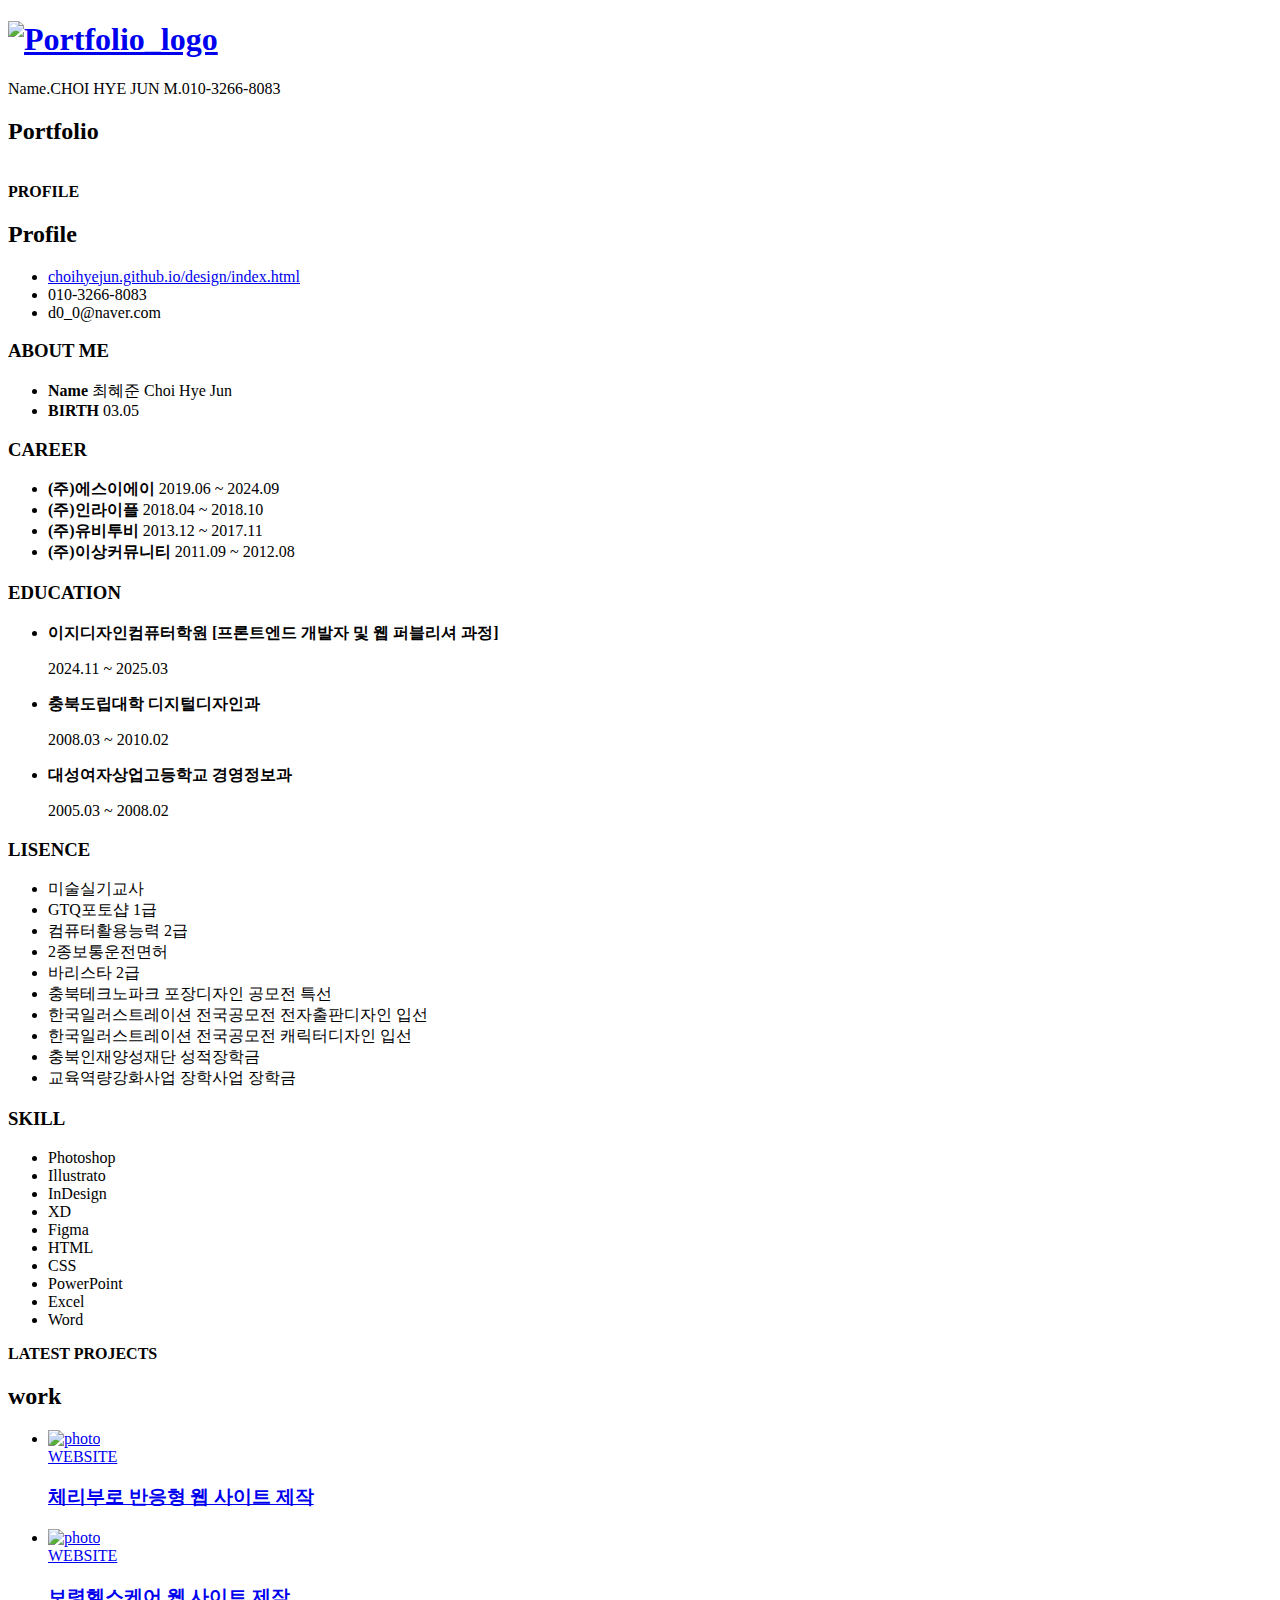
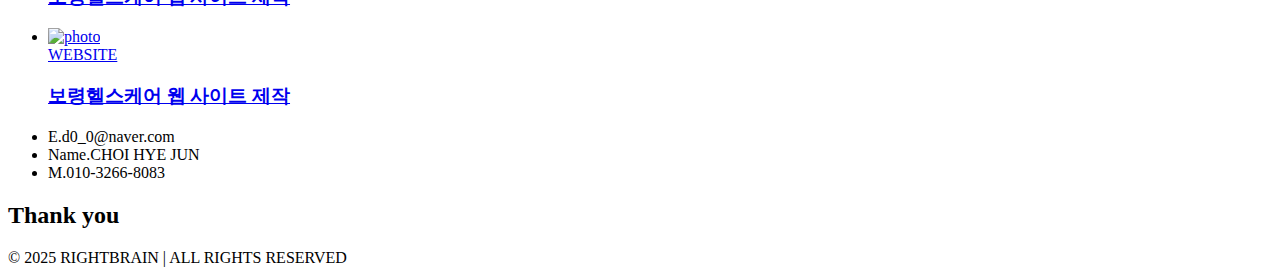
==== index.html @ cf1031c4 "0319" ====
<!DOCTYPE html>
<html lang="ko">
<head>
    <meta charset="UTF-8">
    <meta name="viewport" content="width=device-width, initial-scale=1.0">
    <link rel="stylesheet" href="portfolio/css/swiper-bundle.min.css">
    <script src="portfolio/js/swiper-bundle.min.js"></script>
    <script src="portfolio/js/jquery-3.7.1.min.js"></script>
    <script src="portfolio/js/main.js"></script>
    <link rel="stylesheet" href="portfolio/css/main.css">
    <link rel="shortcut icon" type="image/x-icon" href="favicon.ico">
    <title>Portfolio</title>
</head>
<body>
    <div id="wrap">
        <header>
            <div class="logo">
                <h1><a href="index.html"><img src="portfolio/images/common/logo.svg" alt="Portfolio_logo"></a></h1>
            </div>
            <span>Name.CHOI HYE JUN</span>
            <span>M.010-3266-8083</span>
        </header>
        <main class="container">
            <section class="visual_fit">
                <div class="tit">
                    <div class="wrapper">
                        <h2>Portfolio</h2>
                        <div class="photo"><img src="portfolio/images/main/photo_resize.jpg" alt=""></div>
                    </div>
                </div>
            </section>
            <section class="profile">
                <div class="wrapper">
                    <div class="inner">
                        <div class="tit">
                            <strong>PROFILE</strong>
                        </div>
                    </div>
                    <div class="box">
                        <div class="box1">
                            <div class="list1">
                                <h2>Profile</h2>
                                <div class="icon">
                                    <ul>
                                        <li><a href="#">choihyejun.github.io/design/index.html</a></li>
                                        <li>010-3266-8083</li>
                                        <li>d0_0@naver.com</li>
                                    </ul>
                                </div>
                            </div>
                        </div>
                        <div class="box2">
                            <div class="list2">
                                <div class="about dot">
                                    <h3>ABOUT ME</h3>
                                    <ul>
                                        <li>
                                            <strong>Name</strong>
                                            <span>최혜준  Choi Hye Jun</span>
                                        </li>
                                        <li>
                                            <strong>BIRTH</strong>
                                            <span>03.05</span>
                                        </li>
                                    </ul>
                                </div>
                                <div class="career dot">
                                    <h3>CAREER</h3>
                                    <ul>
                                        <li>
                                            <strong>(주)에스이에이</strong>
                                            <span>2019.06 ~ 2024.09</span>
                                        </li>
                                        <li>
                                            <strong>(주)인라이플</strong>
                                            <span>2018.04 ~ 2018.10</span>
                                        </li>
                                        <li>
                                            <strong>(주)유비투비</strong>
                                            <span>2013.12 ~ 2017.11</span>
                                        </li>
                                        <li>
                                            <strong>(주)이상커뮤니티</strong>
                                            <span>2011.09 ~ 2012.08</span>
                                        </li>
                                    </ul>
                                </div>
                                <div class="education">
                                    <h3>EDUCATION</h3>
                                    <ul>
                                        <li>
                                            <strong>이지디자인컴퓨터학원 [프론트엔드 개발자 및 웹 퍼블리셔 과정]</strong>
                                            <p>2024.11 ~ 2025.03</p>
                                        </li>
                                        <li>
                                            <strong>충북도립대학 디지털디자인과 </strong>
                                            <p>2008.03 ~ 2010.02</p>
                                        <li>
                                            <strong>대성여자상업고등학교 경영정보과</strong>
                                            <p>2005.03 ~ 2008.02</p>
                                        </li>
                                    </ul>
                                </div>
                            </div>
                            <div class="list3">
                                <div class="lisence dot">
                                    <h3>LISENCE</h3>
                                    <ul>
                                        <li>미술실기교사</li>
                                        <li>GTQ포토샵 1급</li>
                                        <li>컴퓨터활용능력 2급</li>
                                        <li>2종보통운전면허</li>
                                        <li>바리스타 2급</li>
                                        <li>충북테크노파크 포장디자인 공모전 특선</li>
                                        <li>한국일러스트레이션 전국공모전 전자출판디자인 입선</li>
                                        <li>한국일러스트레이션 전국공모전 캐릭터디자인 입선</li>
                                        <li>충북인재양성재단 성적장학금</li>
                                        <li>교육역량강화사업 장학사업 장학금</li>
                                    </ul>
                                </div>
                                <div class="skill">
                                    <h3>SKILL</h3>
                                    <ul>
                                        <li class="skill_photo">Photoshop</li>
                                        <li class="skill_ill">Illustrato</li>
                                        <li class="skill_ind">InDesign</li>
                                        <li class="skill_xd">XD</li>
                                        <li class="skill_fi">Figma</li>
                                        <li class="skill_html">HTML</li>
                                        <li class="skill_css">CSS</li>
                                        <li class="skill_power">PowerPoint</li>
                                        <li class="skill_ex">Excel</li>
                                        <li class="skill_word">Word</li>
                                    </ul>
                                </div>
                            </div>
                        </div>
                    </div>
                </div>
            </section>
            <section class="work">
                <div class="wrapper">
                    <div class="inner">
                        <div class="tit">
                            <strong>LATEST PROJECTS</strong>
                            <h2>work</h2>
                        </div>
                    </div>
                    <div class="list">
                        <div class="swiper">
                            <ul class="swiper-wrapper">
                                <li class="swiper-slide">
                                    <a href="portfolio/contents/cherrybro.html">
                                        <div class="photo">
                                            <img src="portfolio/images/main/work01.jpg" alt="photo">
                                        </div>
                                        <div class="photo_txt">
                                            <span class="cate">WEBSITE</span>
                                            <h3>체리부로 반응형 웹 사이트 제작</h3>
                                        </div>
                                    </a>
                                </li>
                                <li class="swiper-slide">
                                    <a href="portfolio/contents/boryung.html">
                                        <div class="photo">
                                            <img src="portfolio/images/main/work02.jpg" alt="photo">
                                        </div>
                                        <div class="photo_txt">
                                            <span class="cate">WEBSITE</span>
                                            <h3>보령헬스케어 웹 사이트 제작</h3>
                                        </div>
                                    </a>
                                </li>
                                <li class="swiper-slide">
                                    <a href="portfolio/contents/boryung.html">
                                        <div class="photo">
                                            <img src="portfolio/images/main/work02.jpg" alt="photo">
                                        </div>
                                        <div class="photo_txt">
                                            <span class="cate">WEBSITE</span>
                                            <h3>보령헬스케어 웹 사이트 제작</h3>
                                        </div>
                                    </a>
                                </li>
                            </ul>
                        </div>
                    </div>
                </div>
            </section>
        </main>
        <footer>
            <div class="wrapper">
                <div class="f_info">
                    <ul>
                        <li>E.d0_0@naver.com</li>
                        <li>Name.CHOI HYE JUN</li>
                        <li>M.010-3266-8083</li>
                    </ul>
                </div>
                <div class="f_tit">
                    <h2>Thank you</h2>
                </div>
                <div class="copyright">
                    <span>© 2025 RIGHTBRAIN | ALL RIGHTS RESERVED</span>
                </div>
            </div>
        </footer>
    </div>
</body>
</html>
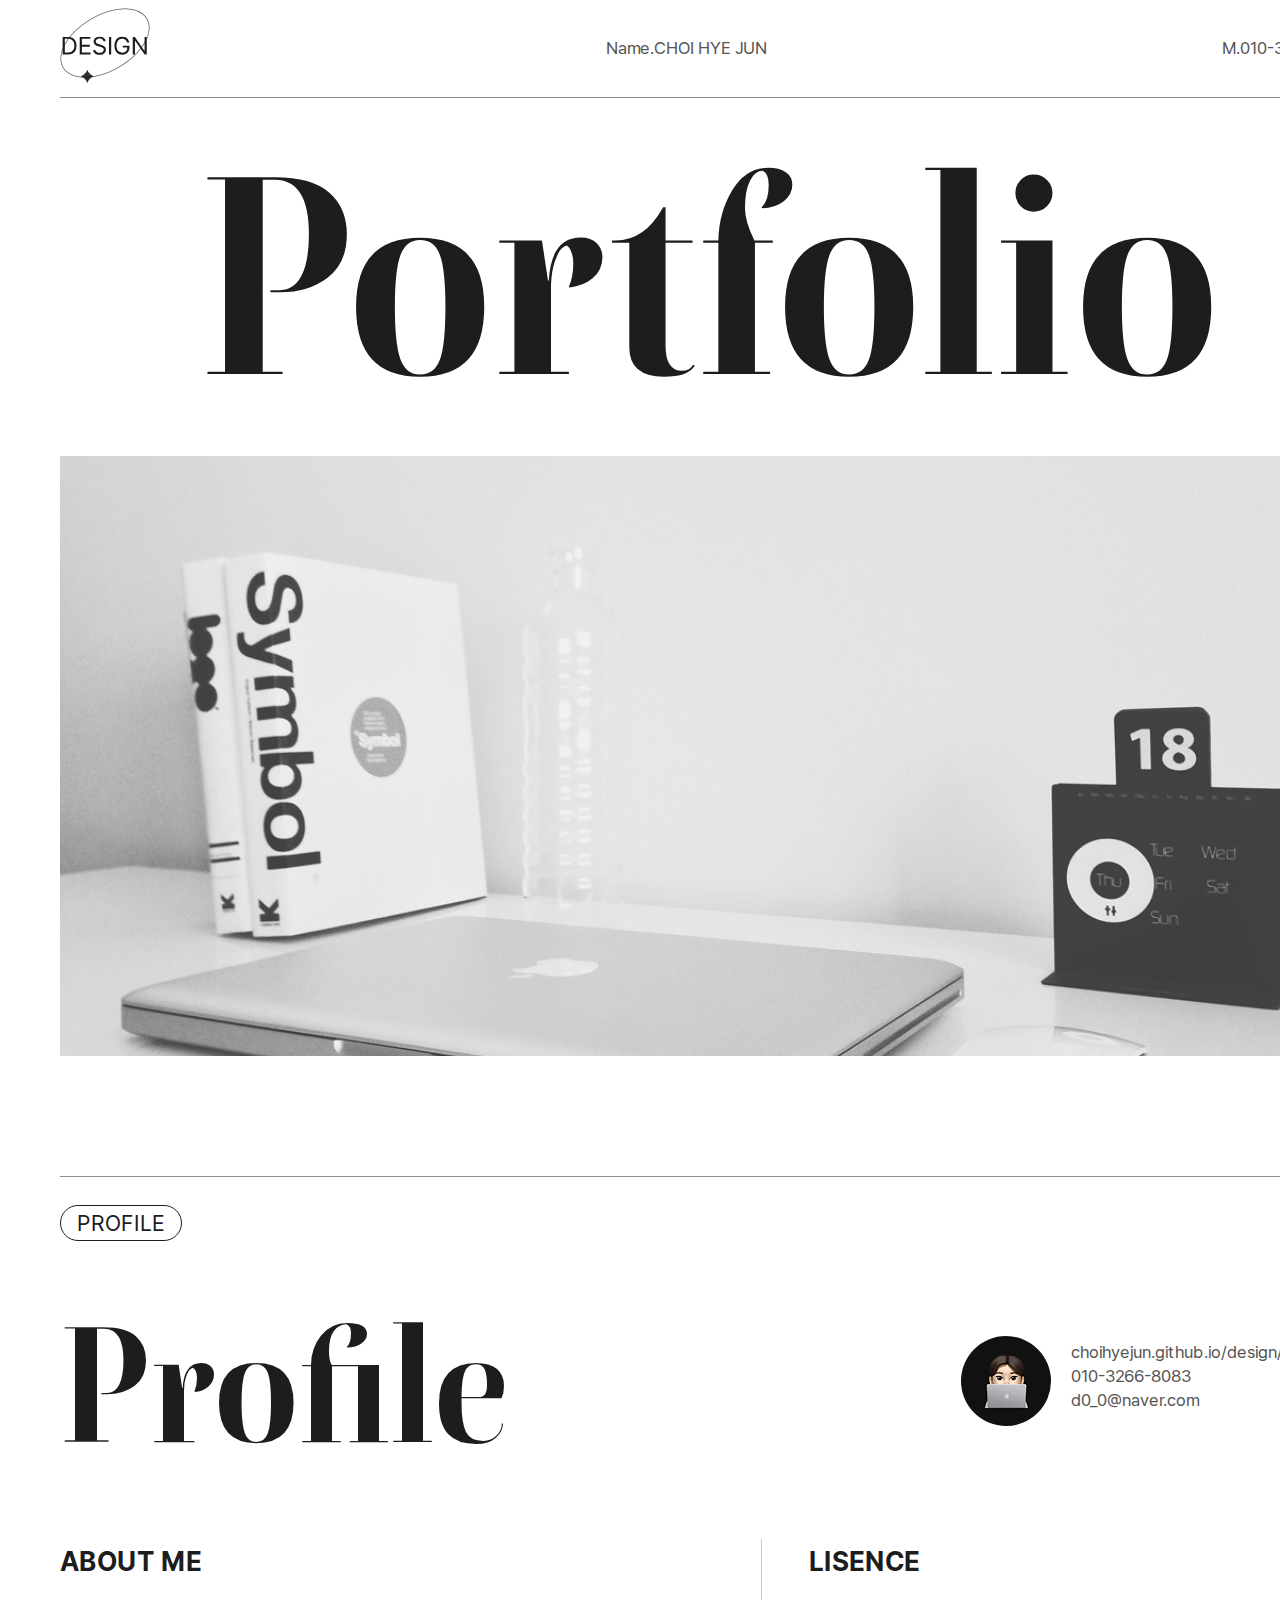
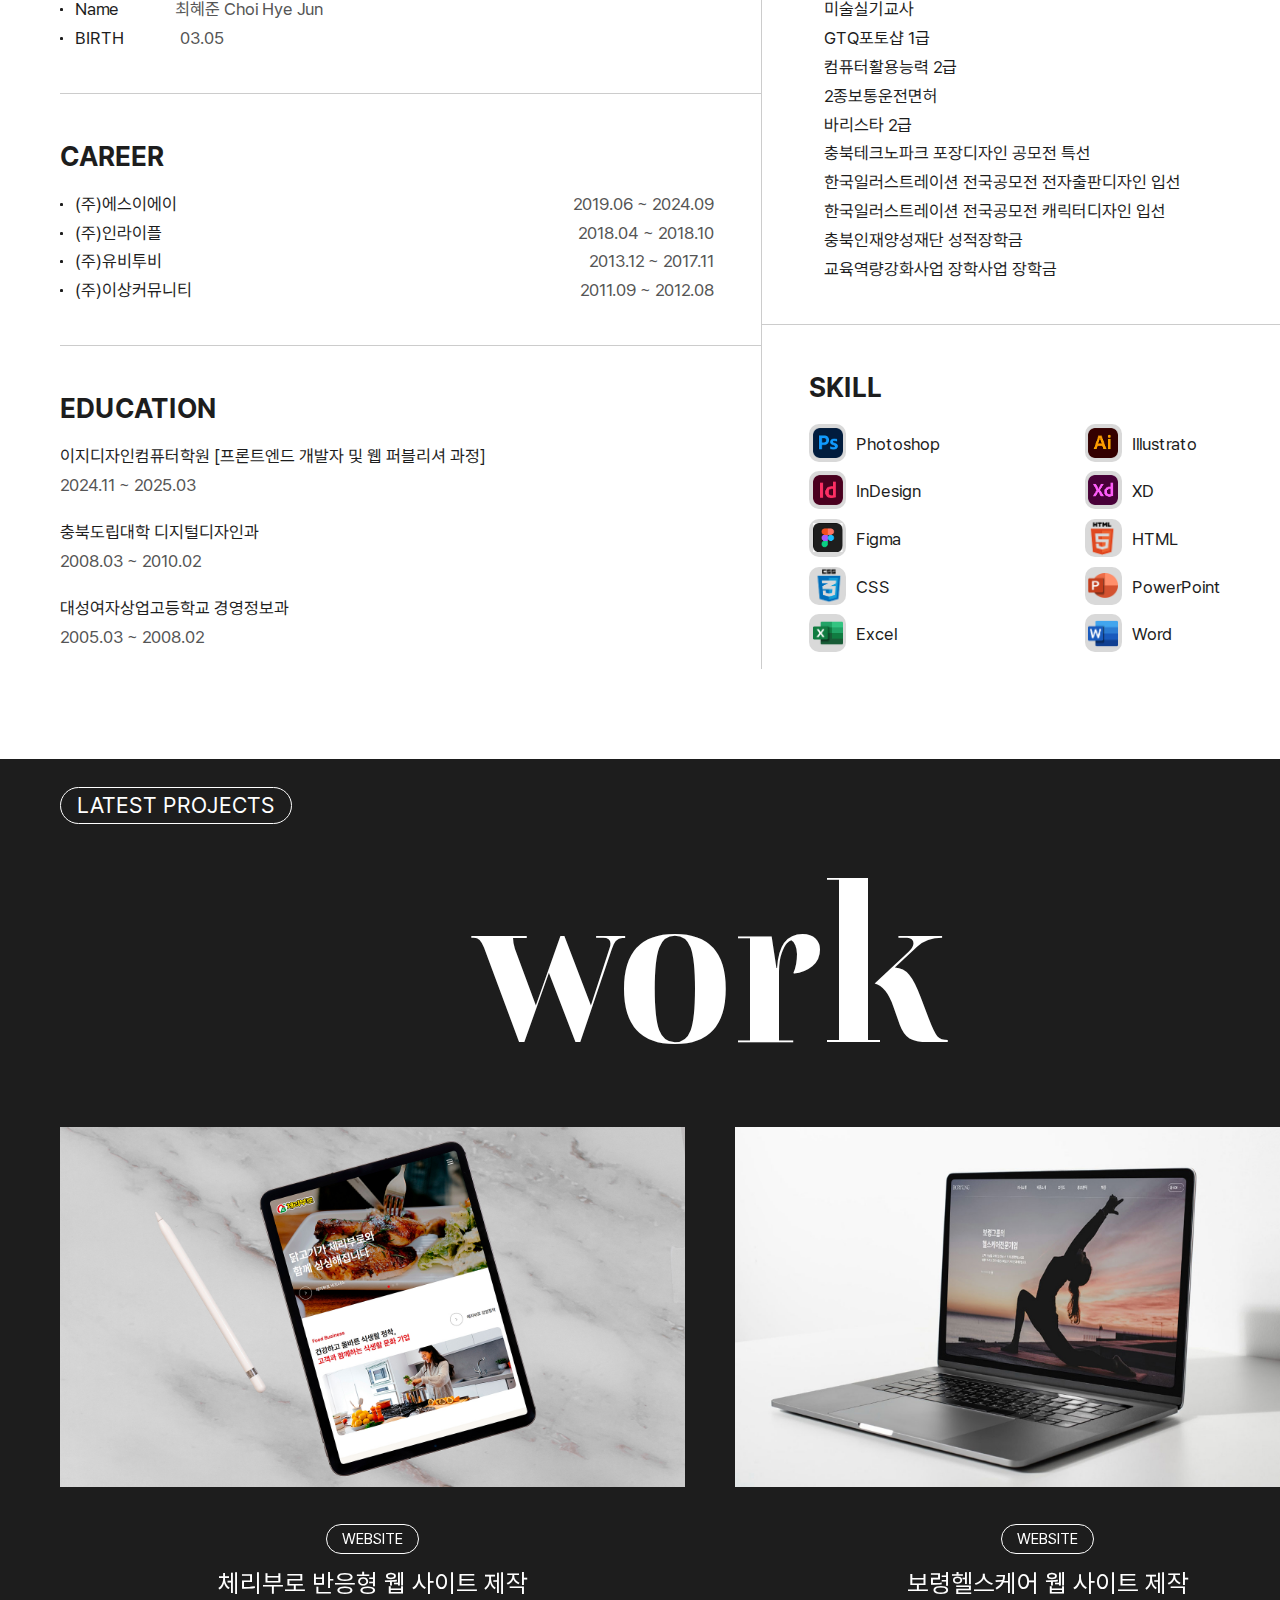
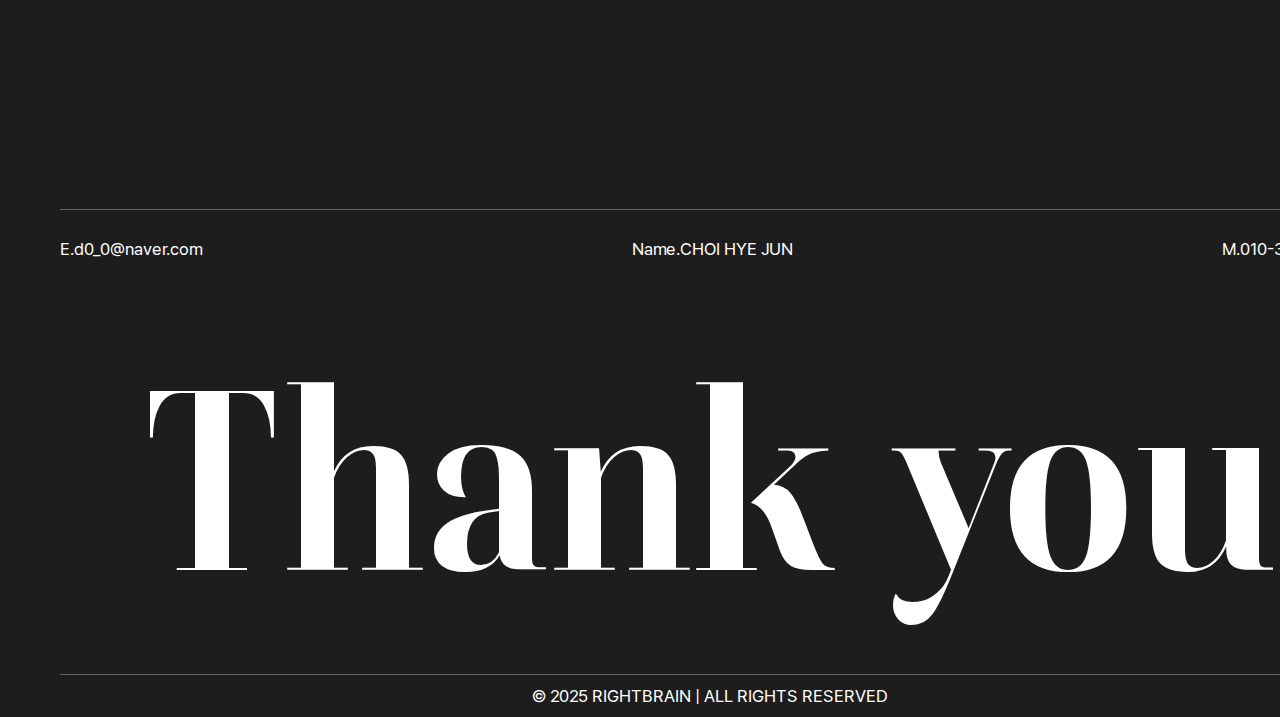
==== commit f3be235e: "0319" ====
--- a/index.html
+++ b/index.html
@@ -13,13 +13,15 @@
 </head>
 <body>
     <div id="wrap">
-        <header>
-            <div class="logo">
-                <h1><a href="index.html"><img src="portfolio/images/common/logo.svg" alt="Portfolio_logo"></a></h1>
-            </div>
-            <span>Name.CHOI HYE JUN</span>
-            <span>M.010-3266-8083</span>
-        </header>
+        <div class="wrapper">
+            <header>
+                <div class="logo">
+                    <h1><a href="index.html"><img src="portfolio/images/common/logo.svg" alt="Portfolio_logo"></a></h1>
+                </div>
+                <span>Name.CHOI HYE JUN</span>
+                <span>M.010-3266-8083</span>
+            </header>
+        </div>
         <main class="container">
             <section class="visual_fit">
                 <div class="tit">
--- a/portfolio/css/main.css
+++ b/portfolio/css/main.css
@@ -0,0 +1,348 @@
+/*
+ * main.css
+ * 메인페이지에만 적용되는 스타일 입력,
+ * 다른 css import 
+ */
+@import url(default.css);
+@import url(font.css);
+@import url(common.css);
+@import url(layout.css); 
+@import url(contents.css); 
+
+.visual_fit .tit h2 {
+    color: #1d1d1d;
+    font-family: 'Boska-Bold';
+    font-size: 275px;
+    text-align: center;
+    border-top: 1px solid #8E8E8E;
+}
+.visual_fit .tit .photo {
+    height: 600px;
+}
+.visual_fit .tit .photo img {
+    width: 100%;
+    height: 100%;
+    object-fit: cover;
+}
+
+.profile {
+    padding: 120px 0 0 0;
+    margin-bottom: 90px;
+    color: #1d1d1d;
+}
+.profile .inner {
+    border-top: 1px solid #8E8E8E;
+}
+.profile .tit strong {
+    margin: 28px 0 0 0;
+    display: inline-block;
+    padding: 3px 16px;
+    border: 1px solid #1d1d1d;
+    color: #1d1d1d;
+    font-size: 22px;
+    border-radius: 50px;
+}
+.profile .box {
+    display: flex;
+    padding: 40px 0 0 0;
+}
+.profile .box1 {
+    width: 29%;
+}
+.profile .list1 {
+    display: flex;
+    justify-content: space-between;
+    flex-direction: column;
+}
+.profile .list1 h2 {
+    font-family: 'Boska-Bold';
+    font-size: 160px;
+}
+.profile .list1 .icon {
+    margin-top: 60px;
+}
+.profile .list1 .icon ul {
+    position: relative;
+}
+.profile .list1 .icon ul::before {
+    content: "";
+    position: absolute;
+    left: 0;
+    top: -5px;
+    width: 90px;
+    height: 90px;
+    background-image: url(../images/main/user_icon.png);
+    background-position: center center;
+    background-repeat: no-repeat;
+    border-radius: 50%;
+    background-color: #111111;
+}
+.profile .list1 .icon ul li {
+    padding-left: 110px;
+    color: #555555;
+    line-height: 1.4;
+}
+.profile .box2 {
+    width: 67%;
+    display: flex;
+    line-height: 1.7;
+}
+.profile .list2 {
+    width: 54%;
+    border-right: 1px solid #CCCCCC;
+    padding-left: 94px;
+}
+.profile .list2 h3 {
+    display: block;
+    font-size: 27px; 
+    font-weight: 700; 
+}
+.profile .list2 ul {
+    margin-top: 10px;
+}
+.profile .dot ul li ::before {
+    /*홈페이지 기능 -> 문서화*/
+    content: "";
+    position: absolute;
+    left: 0;
+    top: 13px;
+    width: 3px;
+    height: 3px;
+    background-position: center center;
+    background-repeat: no-repeat;
+    border-radius: 50%;
+    background: #1d1d1d;
+}
+.profile .list2 .about {
+    padding-bottom: 40px;
+    border-bottom: 1px solid #CCCCCC;
+}
+.profile .list2 .about ul li {
+    position: relative;
+    padding-left: 15px;
+}
+.profile .list2 .about li span {
+    padding-left: 52px;
+    color: #555555;
+}
+.profile .list2 .career {
+    padding: 40px 0 40px 0 ;
+    border-bottom: 1px solid #CCCCCC;
+} 
+.profile .list2 .career ul li {
+    position: relative;
+    padding-left: 15px;
+    display: flex;
+    justify-content: space-between;
+}
+.profile .list2 .career ul li span {
+    padding-right: 47px;
+    color: #555555;
+}
+.profile .list2 .education {
+    padding: 40px 0 0 0;
+}
+.profile .list2 .education li {
+    padding-bottom: 18px;
+}
+.profile .list2 .education li p {
+    color: #555555;
+}
+.profile .list3 {
+    width: 46%;
+}
+.profile .list3 h3 {
+    display: block;
+    font-size: 27px;
+    font-weight: 700;
+}
+.profile .list3 ul {
+    margin-top: 10px;
+}
+.profile .list3 .lisence {
+    padding: 0 0 40px 47px;
+    border-bottom: 1px solid #CCCCCC;
+}
+.profile .list3 .lisence ul li {
+    position: relative;
+    padding-left: 15px;
+}
+.profile .list3 .skill {
+    padding: 40px 0 0 47px;
+}
+.profile .list3 .skill ul {
+    display: flex;
+    flex-wrap: wrap; /*여러줄 허용*/
+}
+.profile .list3 .skill ul li {
+    width: 50%;
+    padding-left: 47px;
+    position: relative; /*before정렬의 기준!*/
+    line-height: 2.8;
+}
+.profile .list3 .skill ul li::before {
+    content: "";
+    position: absolute;
+    top: 3px;
+    left: 0;
+    width: 37px;
+    height: 38px;
+    background-repeat: no-repeat;
+    background-position: center center;
+    background-size: 30px;
+    background-color: #D9D9D9;
+    border-radius: 10px;
+}
+.profile .list3 .skill ul li.skill_photo::before  {
+    background-image: url(../images/main/photoshop.png);
+}
+.profile .list3 .skill ul li.skill_ill::before  {
+    background-image: url(../images/main/illustrator.png);
+}
+.profile .list3 .skill ul li.skill_ind::before  {
+    background-image: url(../images/main/inDesign.png);
+}
+.profile .list3 .skill ul li.skill_xd::before  {
+    background-image: url(../images/main/xd.png);
+}
+.profile .list3 .skill ul li.skill_fi::before  {
+    background-image: url(../images/main/figma.png);
+}
+.profile .list3 .skill ul li.skill_html::before  {
+    background-image: url(../images/main/html.png);
+}
+.profile .list3 .skill ul li.skill_css::before  {
+    background-image: url(../images/main/css.png);
+}
+.profile .list3 .skill ul li.skill_power::before  {
+    background-image: url(../images/main/powerpoint.png);
+}
+.profile .list3 .skill ul li.skill_ex::before  {
+    background-image: url(../images/main/excel.png);
+}
+.profile .list3 .skill ul li.skill_word::before  {
+    background-image: url(../images/main/word.png);
+}
+@media screen and (max-width:1820px){
+    .profile .box {
+        display: block;
+    }
+    .profile .box1 {
+        width: 100%;
+    }
+    .profile .list1 {
+        flex-direction: row;
+    }
+    .profile .box2 {
+        width: 100%;
+        margin-top: 50px;
+    }
+    .profile .list2 {
+        padding-left: 0px;
+    }
+}
+.work {
+    padding: 0 0 80px 0;
+    background-color: #1d1d1d;
+}
+.work .tit  strong {
+    margin: 28px 0 0 0;
+    display: inline-block;
+    padding: 3px 16px;
+    border: 1px solid #fff;
+    color: #fff;
+    font-size: 22px;
+    border-radius: 50px;
+}
+.work .tit h2 {
+    font-family: 'Boska-Bold';
+    font-size: 280px;
+    text-align: center;
+    color: #fff;
+}
+.work .list {
+    position: relative;
+    margin: 20px 0 0 0;
+}
+.work .list .swiper ul li a {
+    display: block;
+}
+.work .list .swiper ul li .photo {
+    overflow: hidden;
+    height: 360px;
+}
+.work .list .swiper ul li .photo img {
+    width: 100%;
+    height: 100%;
+    object-fit: cover;
+}
+.work .list .swiper ul li a .photo_txt {
+    padding: 40px 0;
+    text-align: center;
+    color: #fff;
+}
+.work .list .swiper ul li a .photo_txt .cate {
+    padding: 5px 15px;
+    border: 1px solid #fff;
+    font-size: 15px;
+    border-radius: 20px;
+}
+.work .list .swiper ul li a .photo_txt .cate:hover {
+    background-color: #fff;
+    color: #1d1d1d;
+}
+.work .list .swiper ul li a .photo_txt h3 {
+    padding: 17px 0 0 0;
+    font-size: 25px;
+}
+@media screen and (max-width:1820px){
+    .work .tit h2 {
+        font-size: 218px;
+    }
+    .work .list ul li a .photo {
+        height: 350px;
+    }
+    .work .list ul li a .photo_txt {
+        padding: 30px 0;
+    }
+    .work .list ul li a .photo_txt h3 {
+        padding: 16px 0 0 0;
+        font-size: 22px;
+    }
+}
+
+footer {
+    background-color: #1D1D1D;
+    color: #fff;
+}
+footer .wrapper {
+    border-top: 1px solid rgba(255, 255, 255, 0.3)
+}
+footer .wrapper .f_info ul {
+    padding: 28px 0;
+    display: flex;
+    justify-content: space-between;
+    gap: 300px;
+}
+footer .wrapper .f_tit {
+    padding: 40px 0;
+    font-family: 'Boska-Bold';
+    font-size: 280px;
+    text-align: center;
+}
+footer .wrapper .copyright {
+    padding: 10px 0;
+    border-top: 1px solid rgba(255, 255, 255, 0.3);
+    text-align: center;
+}
+@media screen and (max-width:1820px){
+    footer {
+        padding: 90px 0 0 0;
+    }
+    footer .wrapper .f_tit {
+        padding: 30px 0;
+        font-size: 250px;
+    }
+
+}
+
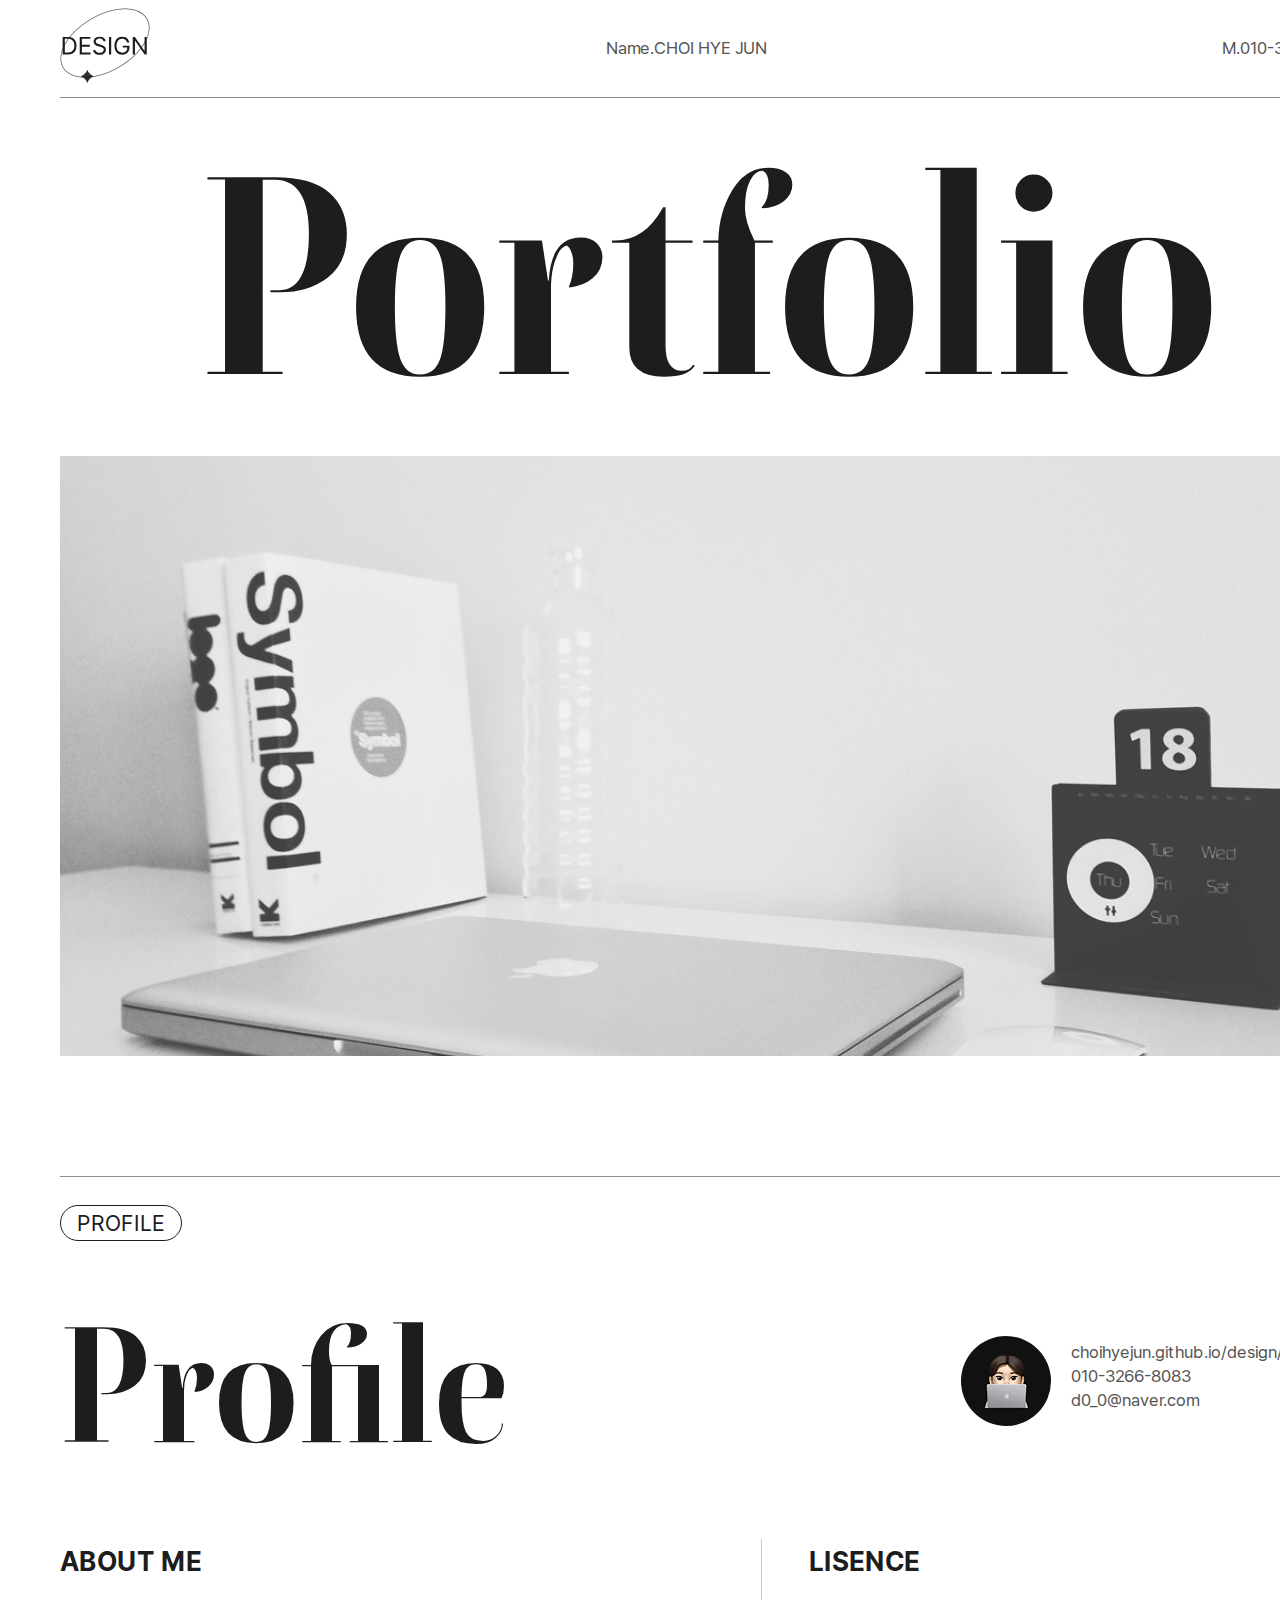
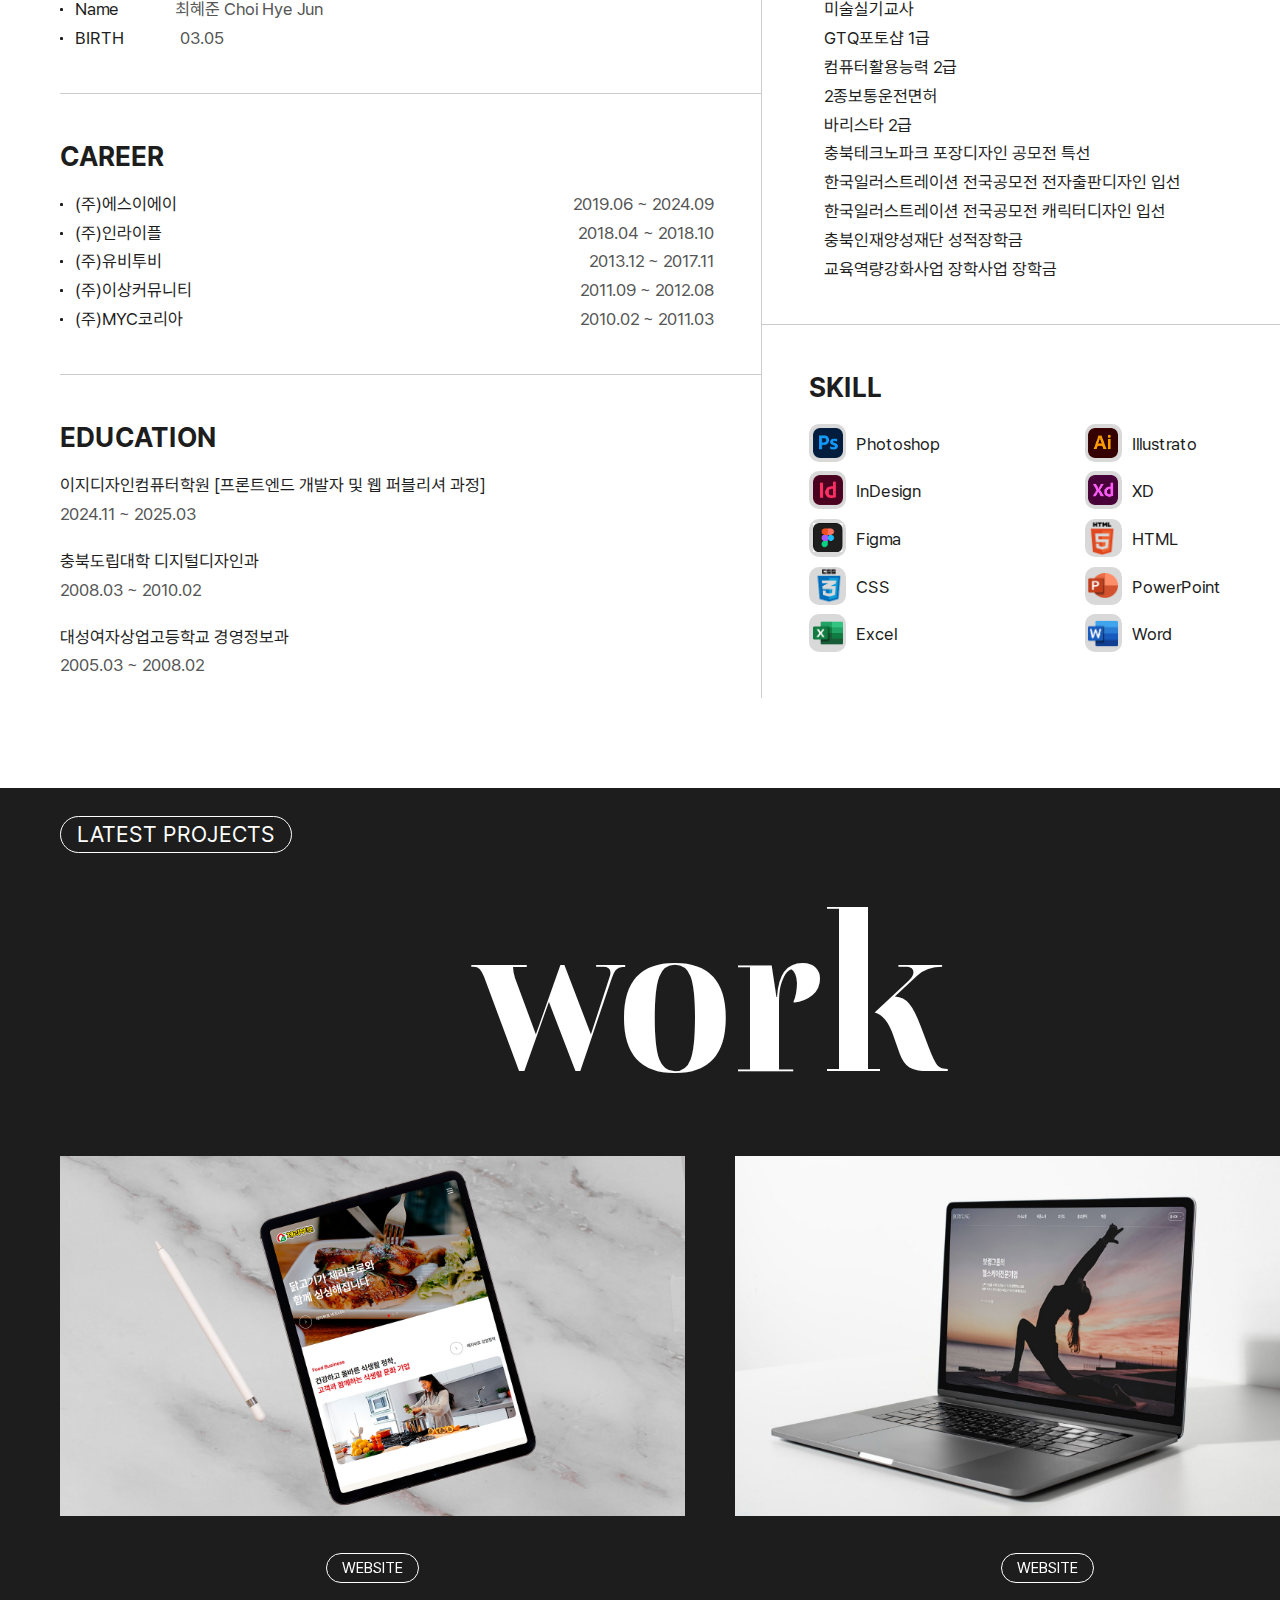
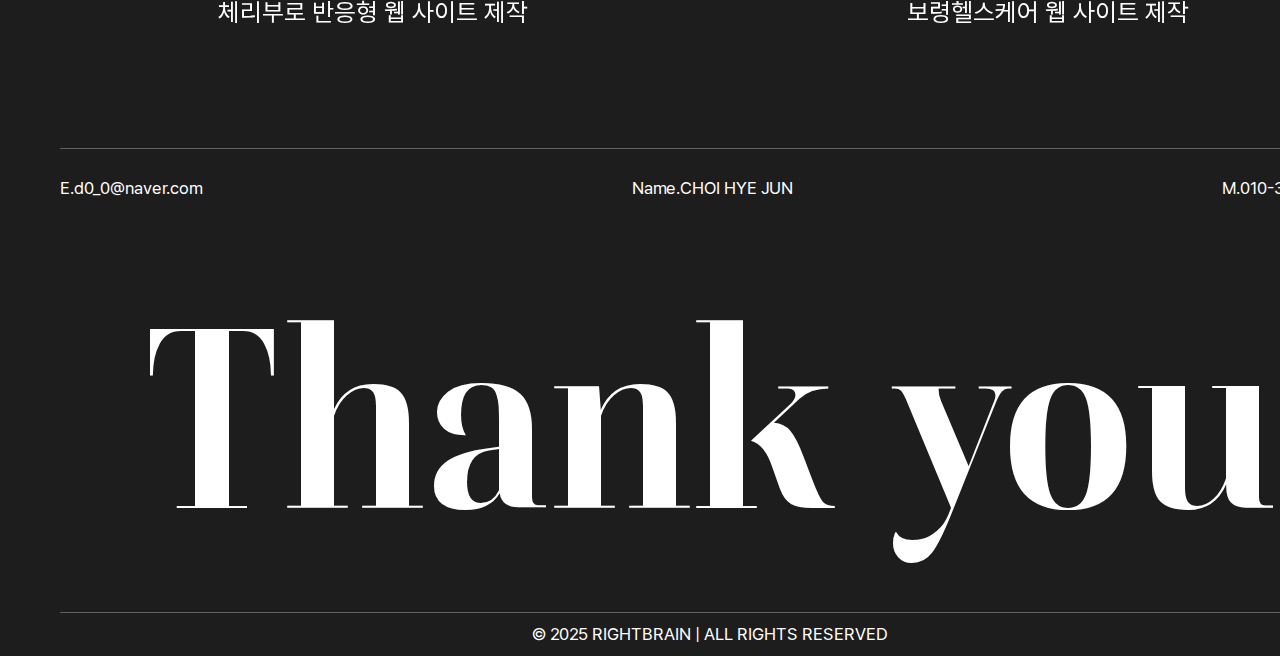
==== commit 7c3d70b5: "Update index.html" ====
--- a/index.html
+++ b/index.html
@@ -23,12 +23,10 @@
             </header>
         </div>
         <main class="container">
-            <section class="visual_fit">
-                <div class="tit">
-                    <div class="wrapper">
-                        <h2>Portfolio</h2>
-                        <div class="photo"><img src="portfolio/images/main/photo_resize.jpg" alt=""></div>
-                    </div>
+            <section class="visual_tit">
+                <div class="wrapper">
+                    <h2>Portfolio</h2>
+                    <div class="photo"><img src="portfolio/images/main/photo_resize.jpg" alt=""></div>
                 </div>
             </section>
             <section class="profile">
@@ -84,6 +82,10 @@
                                         <li>
                                             <strong>(주)이상커뮤니티</strong>
                                             <span>2011.09 ~ 2012.08</span>
+                                        </li>
+                                        <li>
+                                            <strong>(주)MYC코리아</strong>
+                                            <span>2010.02 ~ 2011.03</span>
                                         </li>
                                     </ul>
                                 </div>
--- a/portfolio/css/main.css
+++ b/portfolio/css/main.css
@@ -9,17 +9,17 @@
 @import url(layout.css); 
 @import url(contents.css); 
 
-.visual_fit .tit h2 {
+.visual_tit h2 {
     color: #1d1d1d;
     font-family: 'Boska-Bold';
     font-size: 275px;
     text-align: center;
     border-top: 1px solid #8E8E8E;
 }
-.visual_fit .tit .photo {
+.visual_tit .photo {
     height: 600px;
 }
-.visual_fit .tit .photo img {
+.visual_tit .photo img {
     width: 100%;
     height: 100%;
     object-fit: cover;
@@ -336,9 +336,7 @@
     text-align: center;
 }
 @media screen and (max-width:1820px){
-    footer {
-        padding: 90px 0 0 0;
-    }
+ 
     footer .wrapper .f_tit {
         padding: 30px 0;
         font-size: 250px;
